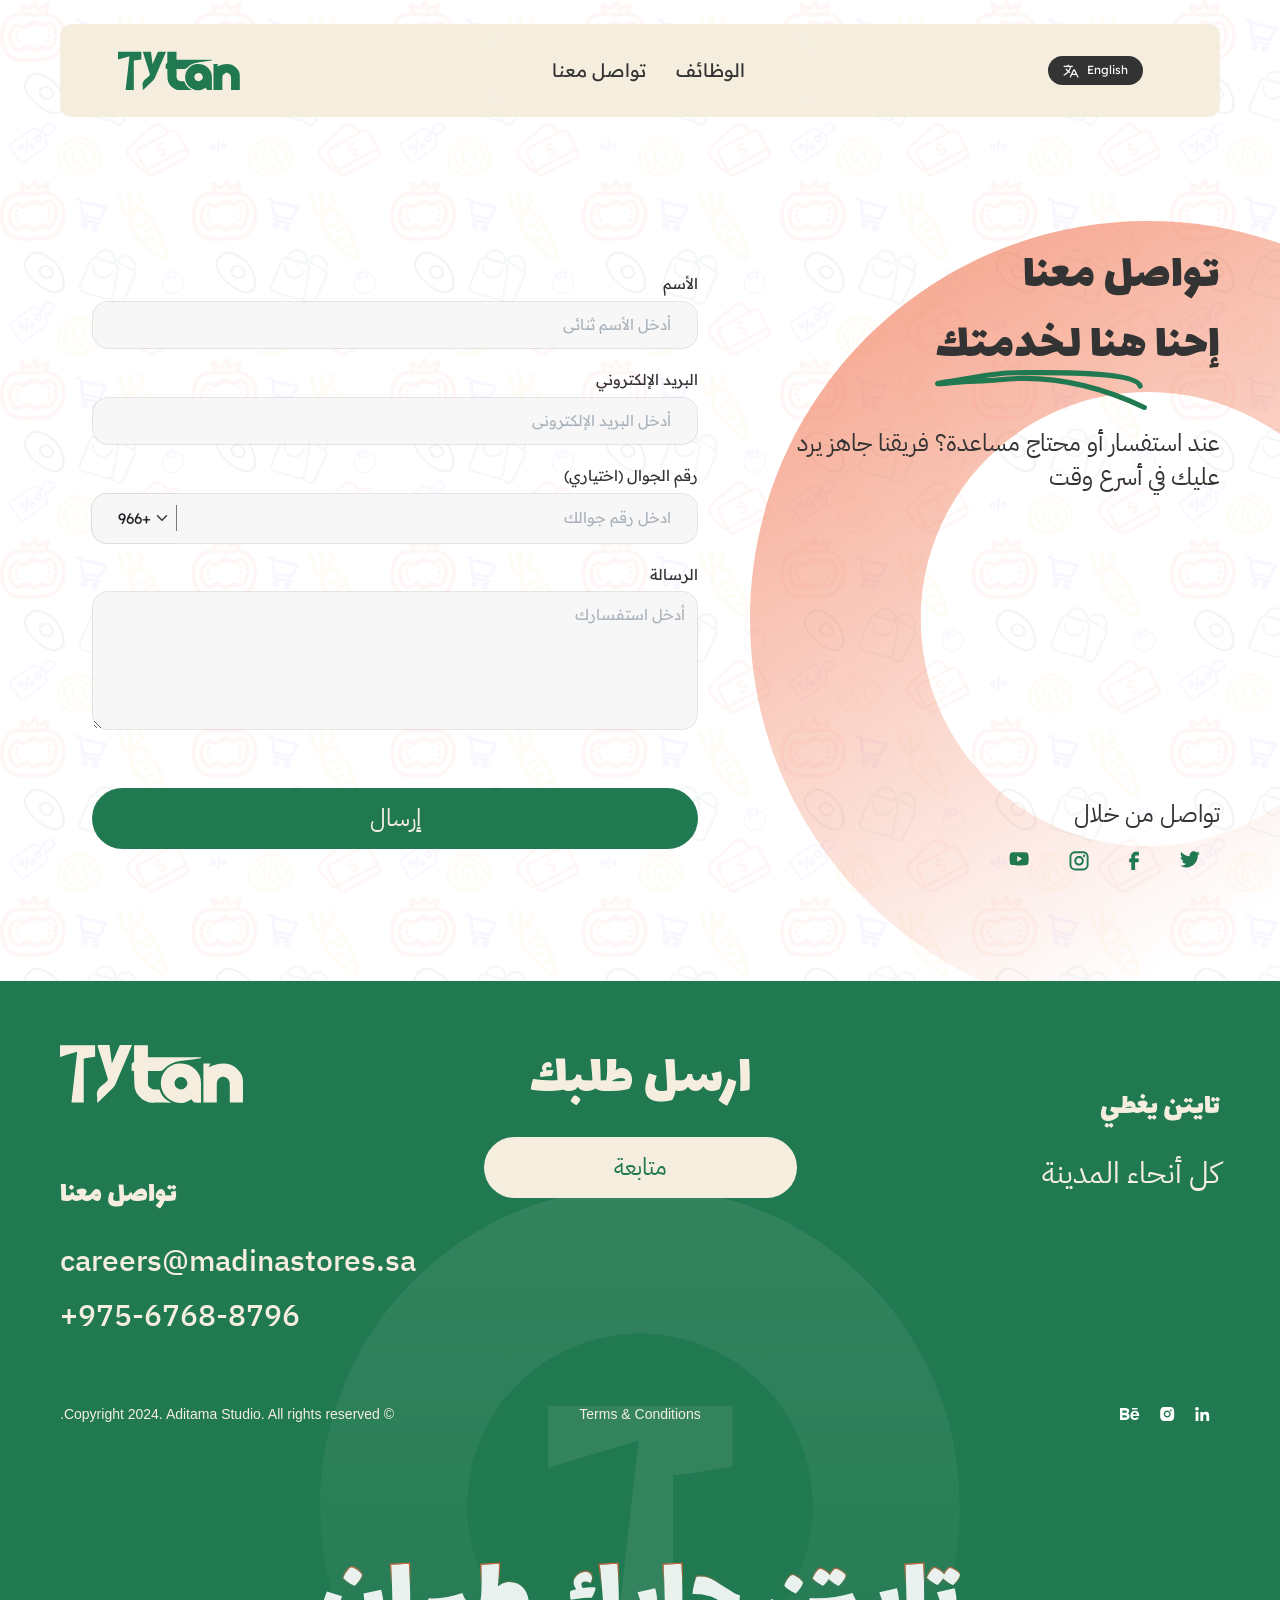
==== contact-us.html @ 077d91ab "added contact-us page + fixed bugs" ====
<!DOCTYPE html>
<html lang="en">
  <head>
    <meta charset="UTF-8" />
    <meta name="viewport" content="width=device-width, initial-scale=1.0" />

    <link rel="preconnect" href="https://fonts.googleapis.com">
    <link rel="preconnect" href="https://fonts.gstatic.com" crossorigin>
    <link href="https://fonts.googleapis.com/css2?family=IBM+Plex+Mono:ital,wght@0,100;0,200;0,300;0,400;0,500;0,600;0,700;1,100;1,200;1,300;1,400;1,500;1,600;1,700&family=IBM+Plex+Sans+Arabic:wght@100;200;300;400;500;600;700&family=Lalezar&family=Readex+Pro&display=swap" rel="stylesheet">
    <link
      href="https://cdn.jsdelivr.net/npm/bootstrap@5.2.3/dist/css/bootstrap.min.css"
      rel="stylesheet"
      integrity="sha384-rbsA2VBKQhggwzxH7pPCaAqO46MgnOM80zW1RWuH61DGLwZJEdK2Kadq2F9CUG65"
      crossorigin="anonymous"
    />

    <link rel="stylesheet" href="css/owl.carousel.min.css" />
    <link rel="stylesheet" href="css/owl.theme.default.min.css" />

    <link rel="stylesheet" href="css/style.css" />
    <link rel="stylesheet" href="css/rtl.css" />

    <link rel="shortcut icon" type="image/svg" href="" />

    <title id="title">Tytan</title>
  </head>

  <body>
    <header class="header">
      <div class="container">
        <nav class="navbar navbar-expand-lg navbar-light navbar-nav">
          <div class="container-fluid navbar-nav__wrap">


            <div class="header__cta header__cta--desktop">
              <li class="nav-item dropdown u-margin-right-small">
                <!-- <a
                  class="nav-link dropdown-toggle"
                  href="#"
                  id="navbarDropdownMenuLink"
                  role="button"
                  data-bs-toggle="dropdown"
                  aria-expanded="false"
                >
                  <img src="img/lang.svg" alt="" />
                </a> -->
                <ul
                  class="dropdown-menu"
                  aria-labelledby="navbarDropdownMenuLink"
                >
                  <li><a class="dropdown-item" href="#">AR</a></li>
                  <li><a class="dropdown-item" href="#">EN</a></li>
                </ul>
              </li>
              <a href="#" class="btn btn-lang"><img src="img/lang.svg" alt=""> English</a>
            </div>
            <div class="header__cta-wrap">
              <div class="header__cta header__cta--mobile">
                <li class="nav-item dropdown u-margin-right-small">
                  <a
                    class="nav-link dropdown-toggle"
                    href="#"
                    id="navbarDropdownMenuLink"
                    role="button"
                    data-bs-toggle="dropdown"
                    aria-expanded="false"
                  >
                  </a>
                  <ul
                    class="dropdown-menu"
                    aria-labelledby="navbarDropdownMenuLink"
                  >
                    <li><a class="dropdown-item" href="#">AR</a></li>
                    <li><a class="dropdown-item" href="#">EN</a></li>
                  </ul>
                </li>
              </div>
              <button
                class="navbar-toggler"
                type="button"
                data-bs-toggle="collapse"
                data-bs-target="#navbarNavAltMarkup"
                aria-controls="navbarNavAltMarkup"
                aria-expanded="false"
                aria-label="Toggle navigation"
              >
                <span class="navbar-toggler-icon"></span>
              </button>
            </div>

            <div class="collapse navbar-collapse" id="navbarNavAltMarkup">
              <div class="navbar-nav">

                <a class="nav-link" href="#who-are-we">الوظائف</a>

                <a class="nav-link" aria-current="page" href="#"
                  >تواصل معنا</a
                >
                <a href="#" class="btn btn-lang navbar-show-mobile"><img src="img/lang.svg" alt=""> English</a>

                <!-- <a class="nav-link" href="#app-features">ميزات التطبيق</a> -->

                <!-- <a class="nav-link" href="#partners">الشركاء</a> -->

                <!-- <a class="nav-link" href="#contact">تواصل معنا</a> -->
              </div>
            </div>

            <a class="navbar-brand" href="#">
              <div class="header__logo">
                <img src="img/logo.svg" alt="" /></div
            ></a>
          </div>
        </nav>
      </div>
    </header>
    <main>
        <section class="contact-us">
            <div class="container">
                <div class="row">
                    <div class="col-lg-5">
                        <div class="contact-us__title">
                            <div class="">
                                <h1 class="heading--primary ">
                                    تواصل معنا<br> إحنا
                                                                 <span class="heading--primary-underline">
                                      <span class="contact-us__heading-span">هنا لخدمتك</span>
                                      <img src="img/shape-underline.svg" alt="">   
                                    </span> 
        
                              
                                  </h1>
                                  <p class="paragraph">عند استفسار أو محتاج مساعدة؟ فريقنا جاهز يرد عليك في أسرع وقت</p>
                            </div>

                              <div class="contact-us__hide-mobile">
                                <div class="u-margin-bottom-medium">
                                    <p class="paragraph">تواصل من خلال</p>

                                </div>
                                <ul class="contact-us__social-links">
                                    <li><a href="#"><img src="img/twitter-green.svg" alt=""></a></li>
                                    <li><a href="#"><img src="img/faceboot-green.svg" alt=""></a></li>
                                    <li><a href="#"><img src="img/instagram-green.svg" alt=""></a></li>
                                    <li><a href="#"><img src="img/youtube-green.svg" alt=""></a></li>
                                  </ul>
                            </div>
                        </div>
                    </div>
                    <div class="col-lg-7">
                        <form class="form" action="#">
                            <div class="u-margin-bottom-medium form__group">
                                <label for="full-name" class="form-label form__label"
                                  >الأسم</label
                                >
                                <input
                                  type="text"
                                  class="form-control form__input"
                                  id="full-name"
                                  placeholder="أدخل الأسم ثنائي"
                                />
                              </div>
                              <div class="u-margin-bottom-medium form__group">
                                <label for="email" class="form-label form__label"
                                  >البريد الإلكتروني</label
                                >
                                <input
                                  type="email"
                                  class="form-control form__input"
                                  id="email"
                                  placeholder="أدخل البريد الإلكتروني"
                                />
                              </div>

                              <div>
                                <label for="number" class="form-label form__label"
                                >رقم الجوال  (اختياري)</label
                              >
                              <div class="input-group form-control u-margin-bottom-medium form__group-number">

                                <input type="number" class="form-control form__input form__input--number-group" id="number" placeholder="ادخل رقم جوالك">
                                <span class="input-group-text">
                                    <select class="form-select form__number-select-group">
                                        <option selected>+966</option>
                                        <option value="1">+966</option>
                                        <option value="2">+966</option>
                                        <option value="3">+966</option>
                                  </select>
                                </span>

                              </div>
                              </div>
                              <div class="form__group">
                                <label for="message" class="form-label form__label"
                                  >الرسالة</label
                                >
                                <textarea
                                  class="form-control form__text-area"
                                  name="message"
                                  id="message"
                                  rows="5"
                                  placeholder="أدخل استفسارك"
                                ></textarea>
                              </div>
                              <div class="u-margin-top-large">
                                <button class="btn btn-primary btn--w-full" href="#">إرسال</button>

                              </div>

                        </form>
                        <div class="contact-us__show-mobile">
                            <div class="u-margin-bottom-medium">
                                <p class="paragraph">تواصل من خلال</p>

                            </div>
                            <ul class="contact-us__social-links">
                                <li><a href="#"><img src="img/twitter-green.svg" alt=""></a></li>
                                <li><a href="#"><img src="img/faceboot-green.svg" alt=""></a></li>
                                <li><a href="#"><img src="img/instagram-green.svg" alt=""></a></li>
                                <li><a href="#"><img src="img/youtube-green.svg" alt=""></a></li>
                              </ul>
                        </div>
                    </div>
                </div>
            </div>
            
        </section>
    </main>
    <footer class="footer footer--no-margin">
      <div class="container">
        <div class="row">
          <div class="col-lg-4">
            <div class="u-center-text footer__show-mobile">
              <img class="footer__logo" src="img/logo-footer.svg" alt="">

              <h3 class="footer__heading">
                ارسل طلبك
              </h3>
              <a class="btn btn-secondary" href="#">متابعة</a>
            </div>
            <div class="footer__locations-box">
              <p class="footer__title">تايتن يغطي</p>
              <ul class="footer__locations">
                <li>كل أنحاء المدينة</li>
              </ul>
            </div>

          </div>
          <div class="col-lg-4">
            <div class="footer__send">
              <div class="u-center-text footer__hide-mobile">
                <h3 class="footer__heading">
                  ارسل طلبك
                </h3>
                <a class="btn btn-secondary" href="#">متابعة</a>
              </div>
            </div>

          </div>
          <div class="col-lg-4">
            <div class="footer__contact-box">
              <img class="footer__logo footer__hide-mobile" src="img/logo-footer.svg" alt="">
              <h3 class="footer__title">
                تواصل معنا
              </h3>
              <p class="footer__contact">careers@madinastores.sa</p>
              <p class="footer__contact">975-6768-8796+</p>
            </div>

          </div>

        </div>
        <div class="u-margin-top-large">
          <div class="row">
            <div class="col-lg-4">
              <ul class="footer__social-links">
                <li><a href="#"><img src="img/linkedin.svg" alt=""></a></li>
                <li><a href="#"><img src="img/instagram.svg" alt=""></a></li>
                <li><a href="#"><img src="img/behance.svg" alt=""></a></li>
  
              </ul>
            </div>
            <div class="col-lg-4"> 
              <div class="u-center-text">
              <p class="footer__terms-and-conditions">Terms & Conditions</p>
              </div>
            </div>
  
  
            <div class="col-lg-4">
              <div class="u-text-left">
                <p class="footer__copy-rights">© Copyright 2024. Aditama Studio. All rights reserved.</p>
  
              </div>
            </div>
          </div>
        </div>

        </div>
      </div>
    </footer>
  </body>
  <script
    src="https://cdn.jsdelivr.net/npm/bootstrap@5.2.3/dist/js/bootstrap.bundle.min.js"
    integrity="sha384-kenU1KFdBIe4zVF0s0G1M5b4hcpxyD9F7jL+jjXkk+Q2h455rYXK/7HAuoJl+0I4"
    crossorigin="anonymous"
  ></script>
  <script
    src="https://code.jquery.com/jquery-3.7.1.min.js"
    integrity="sha256-/JqT3SQfawRcv/BIHPThkBvs0OEvtFFmqPF/lYI/Cxo="
    crossorigin="anonymous"
  ></script>
</html>
---- css/style.css ----
@keyframes marquee {
  from {
    transform: translateX(calc(100vw + 64rem)); }
  to {
    transform: translateX(-100%); } }

@keyframes phone-left {
  0% {
    transform: translate(3rem, 3rem);
    opacity: 0; }
  100% {
    transform: translate(0, 0);
    opacity: 1; } }

@keyframes phone-middle {
  0% {
    transform: translate(-50%, 3rem);
    opacity: 0; }
  100% {
    transform: translate(-50%, 0);
    opacity: 1; } }

@keyframes phone-right {
  0% {
    transform: translate(-3rem, 3rem);
    opacity: 0; }
  100% {
    transform: translate(0, 0);
    opacity: 1; } }

*,
*::after,
*::before {
  margin: 0;
  padding: 0;
  box-sizing: inherit; }

html {
  font-size: 62.5%;
  scroll-behavior: smooth; }

body {
  box-sizing: border-box;
  background-image: url("../img/single-repeatable-block.svg");
  background-size: 39rem;
  background-blend-mode: multiply; }

::selection {
  background-color: #217951;
  color: #ffffff; }

.container {
  max-width: 155.8rem;
  padding: 0 6rem; }
  @media (max-width: 991px) {
    .container {
      padding: 0 2.5rem; } }

.heading {
  color: #F5EEDF; }
  @media (max-width: 991px) {
    .heading {
      text-align: center; } }
  .heading--primary {
    color: #333333;
    font-family: "Lalezar", serif;
    font-style: normal;
    font-weight: 400;
    font-size: 5rem;
    line-height: 7rem;
    text-rendering: optimizeLegibility;
    letter-spacing: 0;
    font-weight: normal; }
    @media (max-width: 991px) {
      .heading--primary {
        font-size: 5.2rem; } }
    @media (max-width: 768px) {
      .heading--primary {
        font-size: 4.2rem;
        line-height: 5rem;
        font-size: 3.2rem; } }
    @media (max-width: 576px) {
      .heading--primary {
        font-size: 3.4rem; } }
  .heading--primary-underline {
    position: relative; }
    .heading--primary-underline img {
      position: absolute;
      right: 0;
      bottom: -2.5rem;
      width: 100%; }
      @media (max-width: 991px) {
        .heading--primary-underline img {
          right: unset;
          right: 50%;
          transform: translateX(50%) translateY(5px); } }
      @media (max-width: 768px) {
        .heading--primary-underline img {
          width: 10rem; } }
    .heading--primary-underline span {
      margin-bottom: 4rem;
      display: inline-block; }
      @media (max-width: 768px) {
        .heading--primary-underline span {
          width: 10rem; } }
    .heading--primary-underline-2 {
      display: inline-block; }
    .heading--primary-underline-block {
      display: block; }
      .heading--primary-underline-block img {
        bottom: -0.5rem;
        width: 15rem; }
        @media (max-width: 768px) {
          .heading--primary-underline-block img {
            bottom: 1.5rem;
            width: 10rem; } }
    .heading--primary-underline-block-2 {
      display: block; }
      .heading--primary-underline-block-2 img {
        left: 0;
        right: unset;
        bottom: -5.5rem; }
        @media (max-width: 991px) {
          .heading--primary-underline-block-2 img {
            right: 50%;
            transform: translateX(50%);
            left: unset; } }
        @media (max-width: 768px) {
          .heading--primary-underline-block-2 img {
            bottom: -2.5rem; } }
  .heading--primary-green {
    color: #217951; }
  .heading--secondary {
    color: #000000;
    font-family: 'Lalezar', sans-serif;
    font-weight: 400;
    font-size: 3.3rem;
    line-height: 4.7rem;
    letter-spacing: 0; }
    @media (max-width: 768px) {
      .heading--secondary {
        font-size: 2.8rem; } }
    .heading--secondary span {
      color: #F5EEDF; }
  .heading--tertiary {
    font-weight: 500;
    font-size: 3.2rem; }
    .heading--tertiary--font-weight-700 {
      font-weight: 700; }
    @media (max-width: 768px) {
      .heading--tertiary {
        font-size: 2.2rem; } }
    .heading--tertiary span {
      color: #F5EEDF;
      font-weight: 600; }
  .heading--fourth {
    font-weight: 500;
    font-size: 2.4rem; }
    @media (max-width: 768px) {
      .heading--fourth {
        font-size: 2.2rem; } }
    .heading--fourth--back-green {
      background-color: #217951;
      color: #ffffff;
      padding: 2.3rem 4rem; }
    .heading--fourth small {
      font-size: 1.4rem; }
    .heading--fourth strong {
      margin-right: 2.5rem; }
  .heading--font-weight-500 {
    font-weight: 500; }
  .heading--font-weight-700 {
    font-weight: 700; }
  .heading--font-weight-600 {
    font-weight: 600; }

.paragraph {
  font-family: "IBM Plex Sans Arabic", serif;
  font-size: 2.4rem;
  line-height: 3.4rem;
  letter-spacing: 0;
  font-weight: 400;
  word-wrap: break-word;
  color: #333333; }
  @media (max-width: 991px) {
    .paragraph {
      text-align: center; } }
  @media (max-width: 576px) {
    .paragraph {
      font-size: 2rem; } }
  .paragraph--size-32 {
    font-size: 3.2rem; }
  .paragraph--color-white {
    color: #ffffff; }
  .paragraph--color-primary {
    color: #217951; }
  .paragraph--color-secondary {
    color: #F5EEDF; }
  .paragraph--font-weight-500 {
    font-weight: 500; }
  .paragraph--font-weight-700 {
    font-weight: 700; }
  .paragraph--font-weight-600 {
    font-weight: 600; }
  .paragraph--s {
    font-size: 1.4rem; }

.u-center-text {
  text-align: center; }

.u-text-left {
  text-align: left; }

.u-text-right {
  text-align: right; }

.u-margin-bottom-small {
  margin-bottom: 1.6rem; }

.u-margin-bottom-medium {
  margin-bottom: 2rem; }
  .u-margin-bottom-medium--3 {
    margin-bottom: 3rem; }

.u-margin-bottom-large {
  margin-bottom: 5.8rem; }
  @media (max-width: 768px) {
    .u-margin-bottom-large {
      margin-bottom: 3rem; } }

.u-margin-top-small {
  margin-top: 1.5rem; }

.u-margin-top-medium {
  margin-top: 3rem; }

.u-margin-top-large {
  margin-top: 5.8rem; }
  @media (max-width: 768px) {
    .u-margin-top-large {
      margin-top: 3rem; } }

.u-margin-right-small {
  margin-right: 2rem; }

.u-margin-right-medium {
  margin-right: 5rem; }

.u-margin-right-large {
  margin-right: 13.3rem; }

.u-margin-between-large {
  margin: 0 15rem; }

.u-postion-relative {
  position: relative; }

.u-padding-4 {
  padding: 4rem; }

.u-height-100 {
  height: 100%; }

.u-padding-5 {
  padding: 5rem; }

.u-width-70 {
  width: 70%; }
  @media (max-width: 991px) {
    .u-width-70 {
      width: 100%; } }

.u-width-100 {
  width: 100%; }
  @media (max-width: 991px) {
    .u-width-100 {
      width: 50%; } }

.u-margin-auto {
  margin: 0 auto; }

.u-line {
  display: block;
  width: 100%;
  height: 1px;
  background-color: #003a404d; }

.u-display-block {
  display: block !important; }

.u-color-white {
  color: #ffffff; }

.u-color-green {
  color: #217951; }

.u-color-orange {
  color: #EE5D33; }

.u-color-yellow {
  color: #F7AE30; }

.u-float-left {
  float: left; }

.u-float-right {
  float: right; }

.btn {
  display: inline-block;
  outline: none;
  border: none;
  border-radius: 8px;
  padding: 0.5rem 2.4rem;
  transform: translateY(0);
  transition: all 0.2s ease-in-out;
  font-family: 'IBM Plex Sans Arabic', sans-serif; }
  .btn-primary {
    font-weight: 400;
    font-size: 2.4rem;
    line-height: 3.12rem;
    letter-spacing: 0;
    color: #F5EEDF;
    background-color: #217951;
    padding: 1.5rem 13rem;
    border-radius: 50px; }
    @media (max-width: 576px) {
      .btn-primary {
        width: 100%;
        padding: 1.5rem 2rem; } }
    .btn-primary:hover {
      transform: translateY(-3px);
      color: #F5EEDF !important;
      background-color: #217951 !important; }
    .btn-primary:active {
      transform: translateY(2px);
      box-shadow: 0px 1px 1px 1px #32475c54;
      color: #F5EEDF !important;
      background-color: #217951 !important; }
  .btn-secondary {
    font-weight: 400;
    font-size: 2.4rem;
    line-height: 3.12rem;
    letter-spacing: 0;
    background-color: #F5EEDF;
    color: #217951;
    padding: 1.5rem 13rem;
    border-radius: 50px; }
    @media (max-width: 576px) {
      .btn-secondary {
        width: 100%;
        padding: 1.5rem 2rem; } }
    .btn-secondary:hover {
      transform: translateY(-3px);
      background-color: #F5EEDF !important;
      color: #217951 !important; }
    .btn-secondary:active {
      transform: translateY(2px);
      box-shadow: 0px 1px 1px 1px #32475c54;
      background-color: #F5EEDF !important;
      color: #217951 !important; }
  .btn--no-animate:hover {
    transform: translateX(0) !important; }
  .btn--no-animate:active {
    transform: translateX(0) !important; }
  .btn--w-full {
    width: 100%; }
  .btn-lang {
    direction: ltr;
    padding: 0.7rem 1.5rem;
    background-color: #333333 !important;
    color: #ffffff !important;
    font-family: Readex Pro;
    font-weight: 400;
    font-size: 1.177rem;
    line-height: 1.471rem;
    letter-spacing: 0;
    border-radius: 50px; }
    .btn-lang img {
      width: 1.54rem;
      height: 1.39rem;
      margin-right: 0.5rem; }

.btn-text {
  font-size: 1.5rem;
  font-weight: 600;
  color: #217951;
  text-decoration: none; }
  .btn-text img {
    transition: all 0.15s ease-in-out; }
  .btn-text:hover {
    color: #217951; }
  .btn-text:hover img {
    transform: translateX(0.5rem); }
  .btn-text--no-animate:hover img {
    transform: translateX(0rem); }

.testimonial {
  padding: 20px; }
  .testimonial__content {
    background-color: #217951;
    border-radius: 4px;
    padding: 1.6rem 1.9rem;
    position: relative;
    margin-bottom: 3.6rem; }
    .testimonial__content::after {
      content: '';
      position: absolute;
      bottom: -3.3rem;
      right: 0;
      width: 0;
      height: 0;
      border-left: 4.5rem solid transparent;
      border-right: 4.5rem solid transparent;
      border-top: 7rem solid #217951;
      z-index: -1; }
  .testimonial__quote {
    color: #F5EEDF;
    font-family: 'IBM Plex Sans Arabic', sans-serif;
    font-weight: 400;
    font-size: 2rem;
    line-height: 3rem;
    letter-spacing: 0;
    margin-bottom: 3.1rem; }
  .testimonial__rating {
    display: flex;
    gap: 4px; }
  .testimonial__star {
    color: #FFB800;
    font-size: 18px; }
  .testimonial__author {
    display: flex;
    align-items: center;
    padding-right: 20px; }
  .testimonial__avatar {
    border-radius: 50%;
    margin-left: 12px;
    object-fit: cover; }
  .testimonial__name {
    color: #000000;
    font-family: 'Readex Pro', sans-serif;
    font-weight: 400;
    font-size: 1.6rem;
    line-height: 2rem;
    letter-spacing: 0;
    margin-right: 1.4rem; }
  .testimonial__nav-arrows-group {
    display: flex;
    justify-content: end;
    margin-top: 3rem; }
    @media (max-width: 991px) {
      .testimonial__nav-arrows-group {
        justify-content: start; } }
  .testimonial__arrow {
    border-radius: 4px;
    background-color: #EE5D33;
    width: 4.6rem;
    height: 4.6rem;
    display: flex;
    justify-content: center;
    align-items: center;
    margin: 0 1.85rem;
    user-select: none;
    cursor: pointer;
    transition: all 100ms ease-in-out; }
    .testimonial__arrow:hover {
      transform: scale(1.1); }
    .testimonial__arrow:active {
      transform: scale(1.05); }
    .testimonial__arrow img {
      width: 1.3rem;
      height: auto; }
    .testimonial__arrow--next img {
      transform: rotate(180deg); }
  .testimonial__photo-box {
    width: 5.3rem;
    height: 5.3rem; }
  .testimonial__icon {
    width: 3.5rem !important; }

.feature {
  font-family: 'IBM Plex Sans Arabic', sans-serif;
  display: flex;
  flex-direction: column;
  justify-content: center;
  align-items: center;
  text-align: center; }
  @media (max-width: 991px) {
    .feature {
      margin: 2rem 0; } }
  .feature__title {
    font-family: inherit;
    font-weight: 600;
    font-size: 3.2rem;
    line-height: 4.8rem;
    letter-spacing: 0;
    color: #333333;
    margin-bottom: 1.9rem; }
  .feature__text {
    font-family: inherit;
    font-weight: 300;
    font-size: 2rem;
    line-height: 3.2rem;
    letter-spacing: 0;
    color: #00000080;
    text-align: center; }
  .feature__icon {
    height: 8.2rem;
    width: 8.2rem;
    margin-bottom: 3.3rem; }

.form {
  padding: 3.2rem; }
  .form__label {
    font-weight: 500;
    color: #000000;
    font-family: 'Readex Pro', sans-serif;
    font-weight: 400;
    font-size: 1.5rem;
    color: #333333; }
  .form__input {
    font-size: 1.5rem;
    padding: 1.2rem 2.6rem;
    background-color: #F7F7F7;
    border: 1px solid #0000001a;
    border-radius: 16px; }
    .form__input::placeholder {
      color: #32475c61;
      font-family: 'Readex Pro', sans-serif;
      font-weight: 400;
      font-size: 1.5rem; }
    .form__input--dark {
      background-color: #252525;
      border: 1px solid #323539;
      color: #ffffff; }
      .form__input--dark::placeholder {
        color: #979aa0; }
    .form__input--number-group {
      border-left: unset;
      border-top-left-radius: 0;
      border-bottom-left-radius: 0;
      border-top-right-radius: 16px !important;
      border-bottom-right-radius: 16px !important; }
    .form__input:focus {
      outline: 0;
      box-shadow: 0 0 0 0.25rem rgba(33, 121, 81, 0.25);
      border-color: rgba(33, 121, 81, 0.25); }
  .form__number-select-group {
    position: relative;
    height: 100%;
    background-color: #F7F7F7;
    border: 1px solid #0000001a;
    padding: 1.2rem 2.6rem;
    border-right: none;
    font-family: 'Readex Pro', sans-serif;
    font-weight: 400;
    font-size: 1.5rem;
    line-height: 2.5rem;
    border-top-left-radius: 16px;
    border-bottom-left-radius: 16px;
    border-top-right-radius: 0;
    border-bottom-right-radius: 0; }
    .form__number-select-group:focus {
      border-color: #0000001a !important;
      box-shadow: none !important;
      outline: none !important; }
    .form__number-select-group::placeholder {
      font-family: 'Readex Pro', sans-serif;
      font-weight: 400;
      font-size: 1.5rem; }
  .form__select {
    font-size: 1.5rem;
    padding: 1.2rem;
    background-color: #f8f9fb;
    border: 1px solid #0000001a;
    border-radius: 8px; }
    .form__select option[value=""][disabled] {
      display: none; }
    .form__select::placeholder {
      color: #32475c61; }
  .form__group-number {
    padding: 0;
    border: unset; }
    .form__group-number span {
      padding: 0;
      border-right: none;
      border: none;
      border-top-left-radius: 16px !important;
      border-bottom-left-radius: 16px !important;
      border-top-right-radius: 0;
      border-bottom-right-radius: 0; }
      .form__group-number span::after {
        position: absolute;
        content: "";
        display: block;
        width: 1px;
        height: 50%;
        background-color: #00000080; }
  .form__text-area {
    font-size: 1.5rem;
    padding: 1.2rem;
    background-color: #F7F7F7;
    border: 1px solid #0000001a;
    border-radius: 16px; }
    .form__text-area::placeholder {
      color: #32475c61;
      font-family: 'Readex Pro', sans-serif;
      font-weight: 400;
      font-size: 1.5rem; }
    .form__text-area:focus {
      outline: 0;
      box-shadow: 0 0 0 0.25rem rgba(33, 121, 81, 0.25);
      border-color: rgba(33, 121, 81, 0.25); }
  .form__check-input {
    border: 1px solid #0000001a;
    border-radius: 4px !important;
    width: 2rem;
    height: 2rem; }
    .form__check-input:checked {
      background-color: #217951; }
    .form__check-input:focus {
      border-color: #217951 !important;
      box-shadow: 0 0 0 0.25rem rgba(33, 121, 81, 0.25) !important; }
  .form__check-label {
    color: #F5EEDF;
    font-size: 1.6rem;
    font-weight: 500;
    padding-left: 1.5rem; }
    @media (max-width: 991px) {
      .form__check-label {
        font-size: 1.1rem; } }

.numbers {
  display: flex;
  flex-direction: column;
  align-items: center;
  justify-content: center; }
  @media (max-width: 768px) {
    .numbers {
      margin: 3rem 0; } }
  .numbers__container {
    display: flex;
    justify-content: space-between; }
    @media (max-width: 768px) {
      .numbers__container {
        flex-direction: column; } }
  .numbers__icon {
    width: 6rem;
    height: 6rem;
    margin-bottom: 3.7rem; }
  .numbers__digits {
    font-family: 'Lalezar', sans-serif;
    font-weight: 400;
    font-size: 6rem;
    line-height: 7.4rem;
    letter-spacing: 0;
    color: #ffffff;
    margin-bottom: 1rem; }
  .numbers__text {
    font-family: 'Readex Pro', sans-serif;
    font-weight: 300;
    font-size: 3rem;
    line-height: 3.2rem;
    letter-spacing: 0;
    color: #ffffff; }

.phone {
  position: relative;
  width: 38.5rem;
  height: 79rem;
  background: #000;
  border-radius: 50px;
  overflow: hidden;
  padding: 14px;
  box-shadow: 0 0 50px rgba(0, 0, 0, 0.2);
  z-index: 100; }
  @media (max-width: 1200px) {
    .phone {
      width: 30rem;
      height: 62rem; } }
  .phone__title {
    width: 38.5rem;
    text-align: center;
    margin-bottom: 2.9rem; }
    @media (max-width: 991px) {
      .phone__title {
        width: 100%; } }
  .phone__notch {
    position: absolute;
    top: 11px;
    left: 50%;
    transform: translateX(-50%);
    width: 20rem;
    height: 3rem;
    background: url("../img/phone-notch.png");
    border-bottom-left-radius: 20px;
    border-bottom-right-radius: 20px;
    z-index: 2; }
  .phone__screen {
    width: 100%;
    height: 100%;
    border-radius: 35px;
    overflow: hidden;
    position: relative;
    background: #fff; }
  .phone__video-container {
    width: 100%;
    height: 100%;
    display: flex;
    justify-content: center;
    align-items: center;
    background: #000; }
  .phone__video {
    width: 100%;
    height: 100%;
    object-fit: cover; }
    .phone__video--main {
      width: auto;
      height: 76.9rem;
      object-fit: contain;
      box-shadow: 0 0 30px rgba(0, 0, 0, 0.3); }
      @media (max-width: 991px) {
        .phone__video--main {
          height: 59.65rem; } }
    .phone__video--background {
      width: 100%;
      height: 100%;
      object-fit: cover; }
  .phone__wrap {
    position: relative; }
    @media (max-width: 991px) {
      .phone__wrap {
        display: flex;
        flex-direction: column;
        justify-content: center;
        align-items: center; } }
  .phone__shape {
    position: absolute; }
    .phone__shape--1 {
      left: 0;
      top: 9rem; }
    .phone__shape--2 {
      top: 40rem;
      left: 12%; }

.footer {
  position: relative;
  background-color: #217951;
  padding: 6.4rem 0 20rem 0;
  margin-top: -10rem;
  color: #F5EEDF; }
  @media (max-width: 991px) {
    .footer {
      padding: 6.4rem 0 12rem 0; } }
  .footer .container {
    z-index: 20;
    position: relative; }
  .footer::after {
    content: "";
    display: block;
    position: absolute;
    background-image: url(../img/footer-t.svg);
    background-repeat: no-repeat;
    background-position: bottom;
    background-size: 50%;
    width: 100%;
    height: 100%;
    right: 50%;
    transform: translateX(50%);
    bottom: 0;
    z-index: 10; }
    @media (max-width: 991px) {
      .footer::after {
        background-size: 100%; } }
  .footer::before {
    content: "";
    display: block;
    position: absolute;
    background-image: url(../img/footer-text.svg);
    background-repeat: no-repeat;
    background-position: bottom;
    background-size: 50%;
    width: 100%;
    height: 100%;
    right: 50%;
    transform: translateX(50%);
    bottom: 0;
    z-index: 10; }
    @media (max-width: 991px) {
      .footer::before {
        background-size: 90%; } }
  .footer__title {
    font-family: 'Lalezar', sans-serif;
    font-weight: 400;
    font-size: 3rem;
    line-height: 4.5rem;
    letter-spacing: 0;
    color: inherit;
    margin-bottom: 2rem; }
  .footer__locations-box {
    margin: 4rem 0; }
  .footer__locations {
    font-family: 'IBM Plex Sans Arabic', sans-serif;
    font-weight: 400;
    font-size: 3rem;
    line-height: 4.5rem;
    letter-spacing: 0;
    color: inherit;
    list-style: none; }
  .footer--no-margin {
    margin-top: 0; }
  .footer__heading {
    font-family: Lalezar;
    font-weight: 400;
    font-size: 5.736rem;
    line-height: 7.169rem;
    letter-spacing: 0;
    color: inherit;
    margin-bottom: 2rem; }
  .footer__contact-box {
    text-align: left; }
    @media (max-width: 991px) {
      .footer__contact-box {
        text-align: right; } }
  .footer__send {
    text-align: center; }
  .footer__contact {
    font-family: 'IBM Plex Sans Arabic', sans-serif;
    font-weight: 500;
    font-size: 3rem;
    line-height: 4.5rem;
    letter-spacing: 0;
    color: inherit;
    word-break: break-all; }
    @media (max-width: 576px) {
      .footer__contact {
        font-size: 2rem; } }
  .footer__logo {
    margin-bottom: 6.9rem; }
    @media (max-width: 991px) {
      .footer__logo {
        margin-bottom: 4.5rem; } }
  .footer__social-links {
    list-style: none;
    display: flex; }
    @media (max-width: 991px) {
      .footer__social-links {
        justify-content: center;
        margin-bottom: 2rem;
        padding-left: 0; } }
    .footer__social-links li {
      margin: 0 1rem; }
  .footer__terms-and-conditions {
    font-family: 'Arial', sans-serif;
    font-weight: 400;
    font-size: 1.4rem;
    line-height: 1.61rem;
    letter-spacing: 0; }
  .footer__copy-rights {
    font-family: 'Arial', sans-serif;
    font-weight: 400;
    font-size: 1.4rem;
    line-height: 1.61rem;
    letter-spacing: 0; }
    @media (max-width: 991px) {
      .footer__copy-rights {
        text-align: center; } }
  .footer__show-mobile {
    display: none; }
    @media (max-width: 991px) {
      .footer__show-mobile {
        display: block; } }
  .footer__hide-mobile {
    display: inline-block;
    text-align: center; }
    @media (max-width: 991px) {
      .footer__hide-mobile {
        display: none; } }

.header {
  display: flex;
  padding: 2.4rem 0; }
  @media (max-width: 991px) {
    .header__logo img {
      height: 2rem; } }
  .header__cta {
    display: flex; }
    .header__cta .dropdown-toggle::after {
      display: none; }
    .header__cta--mobile {
      display: none;
      margin-right: 1rem; }
    .header__cta--desktop {
      display: flex; }
      @media (max-width: 991px) {
        .header__cta--desktop {
          display: none; } }
  .header__cta-wrap {
    display: flex; }

.nav-link {
  color: #333333;
  margin: 0 1rem;
  font-family: Readex Pro;
  font-weight: 400;
  font-size: 1.854rem;
  line-height: 2.317rem;
  letter-spacing: 0%; }
  .nav-link img {
    margin-right: 5px; }

.navbar-nav .dropdown-menu {
  position: absolute; }

.navbar-nav {
  background-color: #F5EEDF;
  padding: 1.5rem 5rem;
  border-radius: 1.2rem; }
  @media (max-width: 991px) {
    .navbar-nav {
      justify-content: center;
      align-items: center; } }
  @media (max-width: 576px) {
    .navbar-nav {
      padding: 1.5rem 3rem; } }
  .navbar-nav .active {
    color: #217951 !important; }

.navbar-collapse {
  display: flex;
  justify-content: center; }

.navbar-show-mobile {
  display: none; }
  @media (max-width: 991px) {
    .navbar-show-mobile {
      display: block; } }

.contact-us {
  position: relative;
  padding: 10rem 0 10rem 0;
  background-image: url(../img/contact-us-shape.svg);
  background-repeat: no-repeat;
  background-position: right 8rem;
  background-size: 53rem; }
  .contact-us__title {
    display: flex;
    justify-content: space-between;
    height: 100%;
    flex-direction: column; }
    @media (max-width: 991px) {
      .contact-us__title {
        align-items: center;
        text-align: center; } }
  .contact-us__social-links {
    list-style: none;
    display: flex; }
    @media (max-width: 991px) {
      .contact-us__social-links {
        justify-content: center;
        margin-bottom: 2rem;
        padding-left: 0; } }
    .contact-us__social-links li {
      margin: 0 1rem; }
      .contact-us__social-links li a {
        padding: 1rem; }
  .contact-us__show-mobile {
    display: none; }
    @media (max-width: 991px) {
      .contact-us__show-mobile {
        display: block; } }
  .contact-us__hide-mobile {
    display: block; }
    @media (max-width: 991px) {
      .contact-us__hide-mobile {
        display: none; } }
  @media (max-width: 991px) {
    .contact-us__heading-span {
      width: auto !important; } }

.hero {
  padding: 10.1rem 0 5rem 0;
  background-blend-mode: multiply; }
  @media (max-width: 768px) {
    .hero {
      padding: 5rem 0 5rem 0; } }
  .hero__text-block {
    display: flex;
    justify-content: center;
    flex-direction: column;
    align-items: center;
    position: relative;
    z-index: 40; }
    @media (max-width: 991px) {
      .hero__text-block {
        text-align: center; } }
  .hero__primary {
    text-align: center;
    width: 60%;
    line-height: 5rem; }
    @media (max-width: 991px) {
      .hero__primary {
        width: 100%; } }
    @media (max-width: 768px) {
      .hero__primary {
        line-height: 3rem; } }
    @media (max-width: 768px) {
      .hero__primary img {
        width: 7rem;
        bottom: -.5rem; } }
  @media (max-width: 768px) {
    .hero .heading--primary-underline span {
      margin-bottom: 3rem; } }
  .hero__cta {
    display: flex;
    justify-content: center;
    align-items: baseline; }
    .hero__cta--apple {
      width: 17.2rem;
      margin: 0 1rem; }
      .hero__cta--apple img {
        width: 100%; }
      @media (max-width: 576px) {
        .hero__cta--apple {
          width: 50%; } }
    .hero__cta--google {
      width: 17.2rem;
      margin: 0 1rem; }
      .hero__cta--google img {
        width: 100%; }
      @media (max-width: 576px) {
        .hero__cta--google {
          width: 50%; } }
  .hero__text {
    width: 45%;
    text-align: center; }
    @media (max-width: 991px) {
      .hero__text {
        width: 100%; } }
  .hero__phones-container {
    position: relative;
    z-index: 500;
    height: 100%;
    max-width: 96rem;
    margin: 0 auto; }
    @media (max-width: 991px) {
      .hero__phones-container {
        max-width: 50rem; } }
    @media (max-width: 576px) {
      .hero__phones-container {
        width: 100%; } }
  .hero__phone {
    position: absolute; }
    @media (max-width: 991px) {
      .hero__phone {
        width: 40%; } }
    @media (max-width: 576px) {
      .hero__phone {
        width: 40%; } }
    .hero__phone--1 {
      left: 0;
      bottom: 0;
      z-index: 20;
      opacity: 0;
      animation: phone-left 1s ease-in-out 0.3s 1 normal forwards; }
    .hero__phone--2 {
      left: 50%;
      transform: translateX(-50%);
      bottom: 0;
      z-index: 30;
      opacity: 0;
      animation: phone-middle 1s ease-in-out 0.5s 1 normal forwards; }
    .hero__phone--3 {
      right: 0;
      bottom: 0;
      z-index: 10;
      opacity: 0;
      animation: phone-right 1s ease-in-out 0.7s 1 normal forwards; }
  .hero__shape-container {
    position: relative;
    height: 60rem;
    transform: translateY(1rem); }
    @media (max-width: 991px) {
      .hero__shape-container {
        height: 30rem; } }
  .hero__shape--1 {
    position: absolute;
    bottom: 0;
    left: 50%;
    transform: translateX(-50%);
    z-index: 20; }
  .hero__shape--2 {
    position: absolute;
    left: 50%;
    transform: translateX(-50%);
    z-index: 10;
    bottom: 0; }
    @media (max-width: 991px) {
      .hero__shape--2 {
        height: 30rem; } }
    @media (max-width: 576px) {
      .hero__shape--2 {
        height: auto;
        width: 100%; } }
  .hero__banner {
    position: absolute;
    background-color: #217951;
    padding: 8rem 0;
    width: 100%;
    left: 0;
    transform: translateY(-9.3rem);
    z-index: 40;
    overflow: hidden;
    clip-path: polygon(0 54%, 100% 0, 100% 46%, 0% 100%); }
    @media (max-width: 1400px) {
      .hero__banner {
        font-size: 2rem;
        transform: translateY(-9rem); } }
    @media (max-width: 1200px) {
      .hero__banner {
        clip-path: unset;
        padding: 2rem 0;
        transform: translateY(0); } }
    @media (max-width: 768px) {
      .hero__banner {
        padding: 2rem 0; } }
  .hero__banner-container {
    display: flex;
    justify-content: space-between;
    align-items: center;
    max-width: 155rem;
    margin: 0 auto;
    padding: 0 20px;
    transform: rotate(-3.38deg); }
    @media (max-width: 1400px) {
      .hero__banner-container {
        transform: rotate(-5.3deg); } }
    @media (max-width: 1200px) {
      .hero__banner-container {
        transform: rotate(0); } }
    @media (max-width: 768px) {
      .hero__banner-container {
        animation: marquee 10s linear infinite;
        flex-shrink: 0; } }
  .hero__banner-item {
    color: #F5EEDF;
    display: flex;
    justify-content: center;
    align-items: center;
    text-align: center;
    position: relative;
    font-family: 'Lalezar', sans-serif;
    font-weight: 400;
    font-size: 3.192rem;
    line-height: 5.32rem;
    letter-spacing: 0; }
    .hero__banner-item:not(:last-child)::after {
      content: '';
      display: inline-block;
      width: 30px;
      height: 30px;
      background-image: url("../img/shape-letter-t.svg");
      background-repeat: no-repeat;
      background-position: center;
      background-size: contain;
      margin-right: 2.2rem; }
      @media (max-width: 1400px) {
        .hero__banner-item:not(:last-child)::after {
          width: 20px;
          height: 20px;
          margin-right: 2rem; } }
    @media (max-width: 1400px) {
      .hero__banner-item {
        font-size: 2rem; } }
    @media (max-width: 991px) {
      .hero__banner-item {
        font-size: 1.2rem; } }
    @media (max-width: 768px) {
      .hero__banner-item {
        display: flex;
        justify-content: center;
        align-items: center;
        font-size: 1.5rem;
        flex-shrink: 0;
        margin: 0 2rem; } }

.features {
  padding-bottom: 20rem; }
  @media (max-width: 991px) {
    .features__column-reverse {
      flex-direction: column-reverse; } }
  @media (max-width: 991px) {
    .features {
      direction: rtl; } }
  .features__text {
    padding: 0 7rem 0 17rem;
    margin-top: 2rem; }
    @media (max-width: 1400px) {
      .features__text {
        padding: 0 7rem 0 7rem; } }
    @media (max-width: 991px) {
      .features__text {
        padding: 1rem 0;
        text-align: center; } }

.section-app {
  position: relative;
  padding: 8rem 0; }
  .section-app::after {
    content: '';
    position: absolute;
    width: 100%;
    height: 100%;
    top: 0;
    background-color: rgba(245, 238, 223, 0.5);
    transform: skewY(356.6deg);
    z-index: -1; }
  .section-app__image-container {
    height: 22.5rem;
    overflow: hidden;
    position: relative; }
    .section-app__image-container::after {
      content: "";
      display: block;
      position: absolute;
      top: 0;
      width: 100%;
      height: 100%;
      background: linear-gradient(94.42deg, rgba(0, 198, 125, 0) 14.78%, rgba(0, 198, 125, 0.3) 97.26%), linear-gradient(0deg, rgba(0, 0, 0, 0.2), rgba(0, 0, 0, 0.2)); }
    .section-app__image-container--radius-1 {
      border-radius: 3.1rem; }
    .section-app__image-container--radius-2 {
      border-radius: 2000px; }
  .section-app__image {
    width: 100%;
    position: absolute; }
    .section-app__image--1 {
      top: -6rem;
      transform: scaleX(-1); }
      @media (max-width: 991px) {
        .section-app__image--1 {
          right: 0; } }
      @media (max-width: 576px) {
        .section-app__image--1 {
          right: 0;
          bottom: 0;
          top: unset;
          margin-top: 0 !important;
          width: 150%; } }
    .section-app__image--2 {
      top: -23rem;
      transform: scaleX(-1); }
      @media (max-width: 991px) {
        .section-app__image--2 {
          right: 0; } }
      @media (max-width: 576px) {
        .section-app__image--2 {
          right: 0;
          top: -4rem;
          margin-top: 0;
          bottom: 0;
          top: unset; } }
    .section-app__image--3 {
      top: -19rem; }
      @media (max-width: 1400px) {
        .section-app__image--3 {
          top: -12rem; } }
      @media (max-width: 991px) {
        .section-app__image--3 {
          right: 0;
          top: -2rem;
          margin-top: 0 !important; } }
      @media (max-width: 576px) {
        .section-app__image--3 {
          bottom: 0;
          top: unset;
          margin-top: 0 !important;
          width: 150%; } }
  .section-app__shape {
    position: absolute;
    z-index: -1; }
    .section-app__shape--1 {
      top: -1rem;
      left: 9rem; }
      @media (max-width: 991px) {
        .section-app__shape--1 {
          width: 20%;
          top: unset;
          bottom: -5rem;
          right: 1rem; } }
    .section-app__shape--2 {
      top: 1rem;
      left: 1%; }
      @media (max-width: 991px) {
        .section-app__shape--2 {
          width: 20%; } }
    .section-app__shape--3 {
      left: 0;
      top: 8rem; }
      @media (max-width: 991px) {
        .section-app__shape--3 {
          width: 20%; } }
  .section-app__photo-box {
    display: flex;
    justify-content: center;
    flex-direction: column;
    height: 100%;
    margin-top: 3rem;
    position: relative; }
    @media (max-width: 991px) {
      .section-app__photo-box {
        text-align: center;
        height: unset; } }
  @media (max-width: 991px) {
    .section-app img {
      margin-top: 5rem; } }
  .section-app__text-box {
    display: flex;
    justify-content: center;
    flex-direction: column;
    height: 100%; }
    .section-app__text-box--margin {
      margin-top: 7rem;
      padding: 0 7rem; }
      @media (max-width: 991px) {
        .section-app__text-box--margin {
          margin-top: 1rem; } }
    .section-app__text-box--margin-2 {
      margin-top: 5rem;
      padding: 0 7rem 0 19rem; }
      @media (max-width: 1400px) {
        .section-app__text-box--margin-2 {
          padding: 0 7rem 0 7rem; } }
      @media (max-width: 991px) {
        .section-app__text-box--margin-2 {
          margin-top: 1rem; } }
    .section-app__text-box--padding {
      padding-left: 7rem; }
    .section-app__text-box--desktop {
      display: flex; }
      @media (max-width: 991px) {
        .section-app__text-box--desktop {
          display: none; } }
    .section-app__text-box--mobile {
      display: none; }
      @media (max-width: 991px) {
        .section-app__text-box--mobile {
          display: block;
          height: auto; } }
    @media (max-width: 991px) {
      .section-app__text-box {
        text-align: center;
        padding: 2rem 0; } }

.section-about-us {
  position: relative;
  padding: 40rem 0 30rem 0;
  background-image: url(../img/shape-letter-O.svg);
  background-repeat: no-repeat;
  background-position: right 8rem;
  background-size: 70rem; }
  @media (max-width: 991px) {
    .section-about-us {
      background-size: 30rem;
      padding: 17rem 0 12rem 0; } }
  .section-about-us::after {
    content: '';
    position: absolute;
    width: 100%;
    height: 100%;
    top: 0;
    background-color: rgba(245, 238, 223, 0.5);
    transform: skewY(356.6deg);
    z-index: -1; }
  .section-about-us__title {
    height: 100%;
    display: flex;
    align-items: center;
    padding: 2rem; }

.download {
  position: relative;
  background-color: #217951;
  margin-top: -3.5%;
  overflow: hidden; }
  .download::before {
    content: '';
    position: absolute;
    left: 0;
    bottom: 0;
    width: 47rem;
    height: 46.5rem;
    background: url("../img/shape-letter-O-gray.svg") center/contain no-repeat;
    z-index: 10; }
  .download__container {
    max-width: 155.8rem;
    margin: 0 auto;
    padding: 0 6rem;
    display: flex;
    align-items: center;
    justify-content: space-between;
    z-index: 20;
    position: relative; }
    @media (max-width: 991px) {
      .download__container {
        flex-direction: column;
        text-align: center;
        padding: 5rem 1rem; } }
  .download__phones {
    flex: 0 0 60%;
    position: relative; }
    @media (max-width: 991px) {
      .download__phones {
        margin-bottom: 2rem;
        display: none; } }
  .download__content {
    flex: 0 0 40%;
    text-align: right;
    color: #ffffff; }
    @media (max-width: 991px) {
      .download__content {
        text-align: center; } }
  .download__title {
    font-family: 'Readex Pro', sans-serif;
    font-weight: 500;
    font-size: 3.6rem;
    line-height: 5.2rem;
    letter-spacing: 0;
    margin-bottom: 7.6rem; }
    @media (max-width: 991px) {
      .download__title {
        font-size: 2rem; } }
  .download__stores {
    display: flex;
    gap: 1rem; }
    @media (max-width: 991px) {
      .download__stores {
        justify-content: center; } }
  .download__store-link {
    display: inline-block;
    transition: transform 0.3s ease; }
    .download__store-link:hover {
      transform: translateY(-5px); }
  .download__store-image {
    height: 50px;
    width: auto; }
    @media (max-width: 576px) {
      .download__store-image {
        width: 100%;
        height: auto; } }

.section-partners {
  padding: 16.5rem 0; }
  @media (max-width: 991px) {
    .section-partners {
      padding: 10.5rem 0; } }
  .section-partners__photo-box {
    position: relative; }
    @media (max-width: 991px) {
      .section-partners__photo-box {
        margin: 1rem 0; } }
    .section-partners__photo-box img {
      width: 100%; }
  .section-partners__photo-window {
    position: absolute;
    top: 0;
    left: 0; }

.section-numbers {
  position: relative;
  padding: 11.1rem 0;
  background-image: linear-gradient(rgba(33, 121, 81, 0.83), rgba(33, 121, 81, 0.83)), url(../img/photo-1.webp);
  clip-path: polygon(0 0, 100% 10%, 100% 100%, 0 88%);
  background-position-y: 39%;
  background-size: cover; }
  @media (max-width: 991px) {
    .section-numbers {
      clip-path: unset; } }
  .section-numbers::before {
    content: '';
    position: absolute;
    left: 0;
    bottom: 0;
    width: 47rem;
    height: 46.5rem;
    background: url("../img/shape-letter-t-circle.svg") center/contain no-repeat;
    z-index: -1; }
    @media (max-width: 1400px) {
      .section-numbers::before {
        opacity: 0.3; } }
    @media (max-width: 768px) {
      .section-numbers::before {
        display: none; } }
  @media (max-width: 768px) {
    .section-numbers {
      clip-path: unset; } }

.section-phones {
  position: relative;
  padding: 12.3rem 0; }
  @media (max-width: 768px) {
    .section-phones {
      padding: 8.3rem 0; } }
  .section-phones::after {
    content: '';
    position: absolute;
    width: 100%;
    height: 100%;
    top: -5%;
    background-color: rgba(245, 238, 223, 0.5);
    transform: skewY(361.6deg);
    z-index: -1; }
    @media (max-width: 991px) {
      .section-phones::after {
        transform: unset;
        top: 0; } }
  .section-phones__text {
    display: flex;
    justify-content: center;
    align-items: center;
    flex-direction: column;
    height: 100%;
    text-align: center; }
    @media (max-width: 991px) {
      .section-phones__text {
        margin: 2rem 0; } }
    @media (max-width: 1200px) {
      .section-phones__text h1 {
        font-size: 3rem; } }
    .section-phones__text p {
      font-family: 'IBM Plex Sans Arabic', sans-serif;
      font-weight: 500;
      font-size: 3.2rem;
      line-height: 4.7rem;
      letter-spacing: 0;
      padding: 0 4rem; }
      @media (max-width: 1200px) {
        .section-phones__text p {
          font-size: 2rem; } }

.section-testimonials {
  position: relative;
  padding: 12rem 0 22rem 0; }
  @media (max-width: 1200px) {
    .section-testimonials {
      padding: 5rem 0 20rem 0; } }
  .section-testimonials::after {
    content: '';
    position: absolute;
    width: 100%;
    height: 100%;
    top: -5.7rem;
    background-color: rgba(245, 238, 223, 0.5);
    transform: skewY(-358.4deg);
    z-index: -1; }
    @media (max-width: 1200px) {
      .section-testimonials::after {
        top: -4.8rem; } }
    @media (max-width: 991px) {
      .section-testimonials::after {
        transform: unset;
        top: 0; } }
    @media (max-width: 768px) {
      .section-testimonials::after {
        transform: unset;
        top: 0; } }
  .section-testimonials::before {
    content: "";
    position: absolute;
    display: block;
    top: 1rem;
    left: 0;
    width: 30rem;
    height: 34rem;
    background-repeat: no-repeat;
    background-image: url(../img/shape-5.svg);
    z-index: -1; }
  .section-testimonials__text {
    max-width: 79rem; }
    .section-testimonials__text p {
      font-family: 'IBM Plex Sans Arabic', sans-serif;
      font-weight: 400;
      font-size: 3rem;
      line-height: 4.5rem;
      letter-spacing: 0; }
---- css/rtl.css ----
html {
  direction: rtl;
}

/* .section-app__shape--1 {
  left: 9rem;
  right: unset;
} */
/* body {
  font-family: "Cairo", sans-serif;
}

.form-select {
  background-position: left 0.75rem center;
}

.btn-text img {
}

.rtl-arrow {
  transform: rotate(180deg);
}

.input-group
  > :not(:first-child):not(.dropdown-menu):not(.valid-tooltip):not(
    .valid-feedback
  ):not(.invalid-tooltip):not(.invalid-feedback) {
  margin-right: -1px;
  border-top-right-radius: 0;
  border-bottom-right-radius: 0;

  margin-left: -1px;
  border-top-left-radius: 8px;
  border-bottom-left-radius: 8px;
}

.input-group:not(.has-validation) > .dropdown-toggle:nth-last-child(n + 3),
.input-group:not(.has-validation)
  > .form-floating:not(:last-child)
  > .form-control,
.input-group:not(.has-validation)
  > .form-floating:not(:last-child)
  > .form-select,
.input-group:not(.has-validation)
  > :not(:last-child):not(.dropdown-toggle):not(.dropdown-menu):not(
    .form-floating
  ) {
  border-top-left-radius: 0;
  border-bottom-left-radius: 0;
  border-top-right-radius: 8px;
  border-bottom-right-radius: 8px;
} */
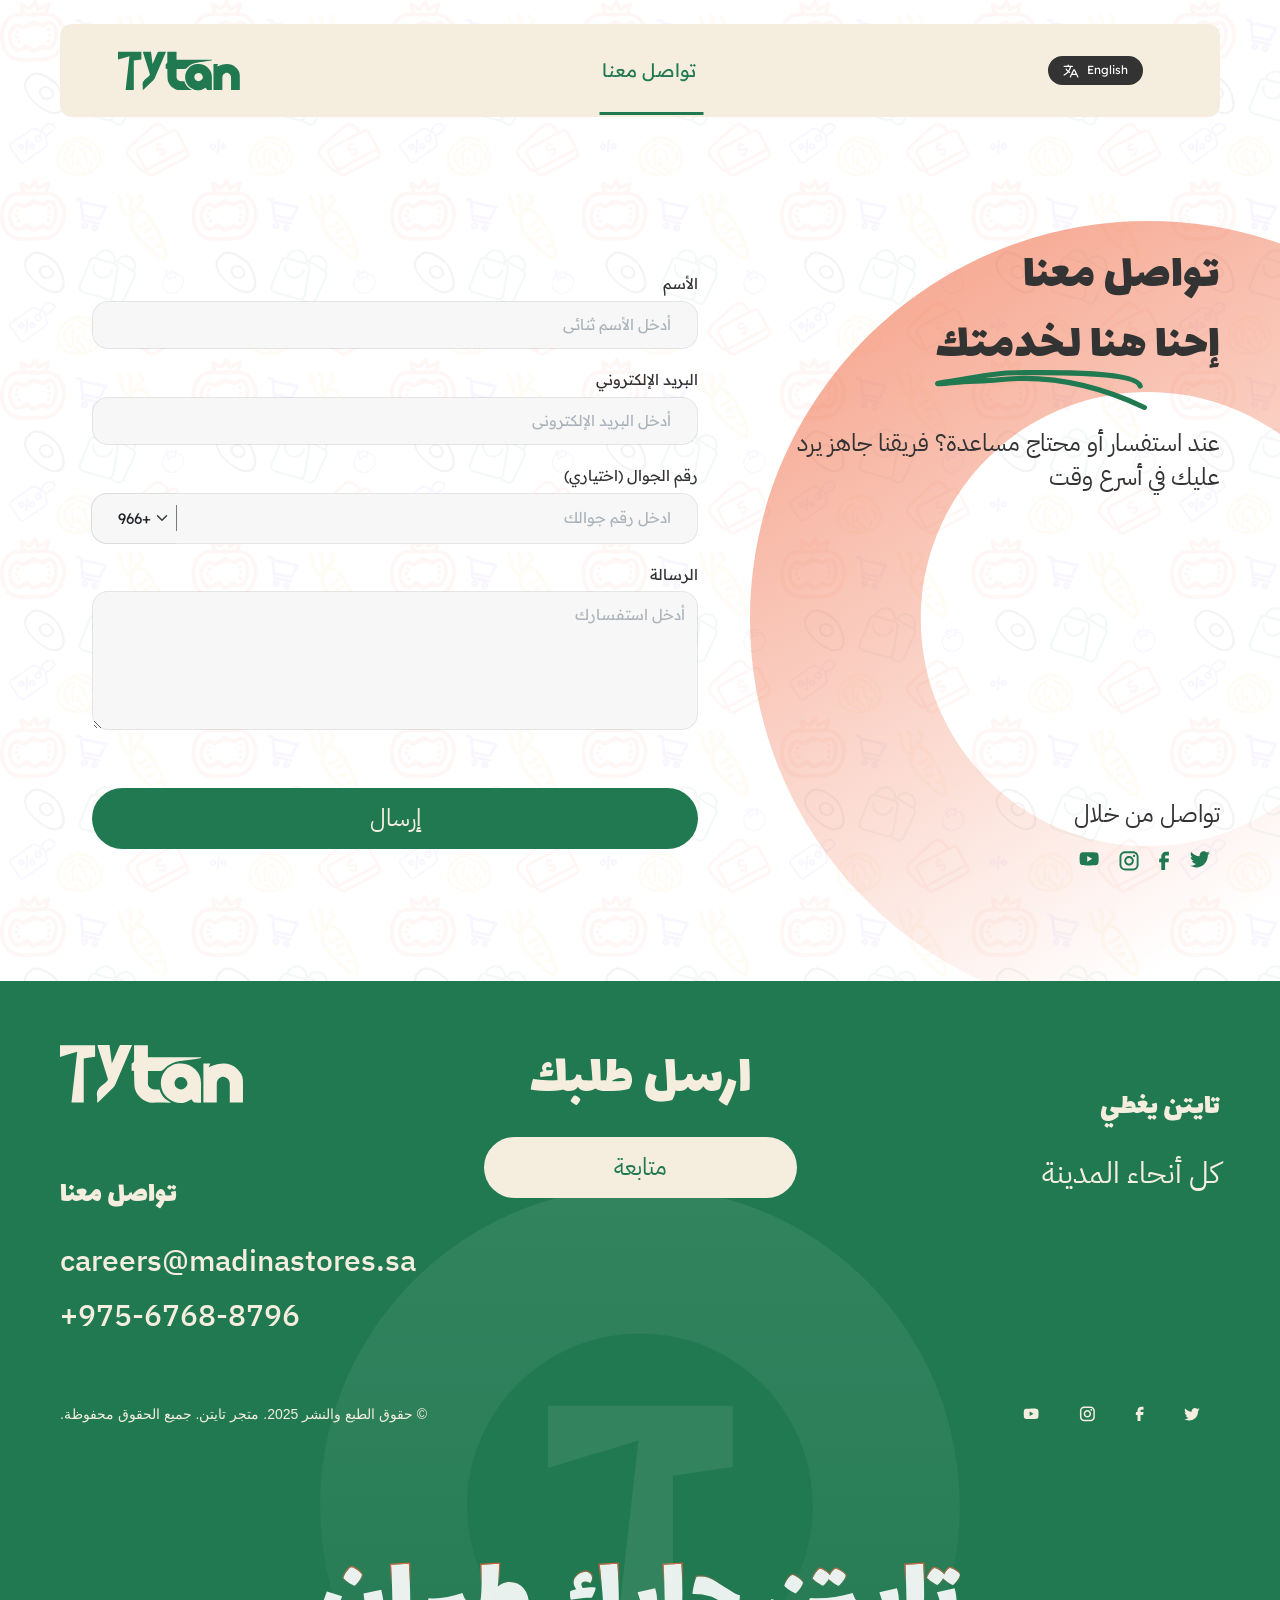
==== commit d431b348: "fixed style issues" ====
--- a/contact-us.html
+++ b/contact-us.html
@@ -91,9 +91,9 @@
             <div class="collapse navbar-collapse" id="navbarNavAltMarkup">
               <div class="navbar-nav">
 
-                <a class="nav-link" href="#who-are-we">الوظائف</a>
-
-                <a class="nav-link" aria-current="page" href="#"
+                <!-- <a class="nav-link" href="#who-are-we">الوظائف</a> -->
+
+                <a class="nav-link nav-link--active" aria-current="page" href="#"
                   >تواصل معنا</a
                 >
                 <a href="#" class="btn btn-lang navbar-show-mobile"><img src="img/lang.svg" alt=""> English</a>
@@ -214,8 +214,8 @@
 
                             </div>
                             <ul class="contact-us__social-links">
-                                <li><a href="#"><img src="img/twitter-green.svg" alt=""></a></li>
-                                <li><a href="#"><img src="img/faceboot-green.svg" alt=""></a></li>
+                                <li><a href="#"><img src="img/facebook.svg" alt=""></a></li>
+                                <li><a href="#"><img src="img/facebook-green.svg" alt=""></a></li>
                                 <li><a href="#"><img src="img/instagram-green.svg" alt=""></a></li>
                                 <li><a href="#"><img src="img/youtube-green.svg" alt=""></a></li>
                               </ul>
@@ -227,78 +227,79 @@
         </section>
     </main>
     <footer class="footer footer--no-margin">
-      <div class="container">
-        <div class="row">
-          <div class="col-lg-4">
-            <div class="u-center-text footer__show-mobile">
-              <img class="footer__logo" src="img/logo-footer.svg" alt="">
-
-              <h3 class="footer__heading">
-                ارسل طلبك
-              </h3>
-              <a class="btn btn-secondary" href="#">متابعة</a>
-            </div>
-            <div class="footer__locations-box">
-              <p class="footer__title">تايتن يغطي</p>
-              <ul class="footer__locations">
-                <li>كل أنحاء المدينة</li>
-              </ul>
-            </div>
-
-          </div>
-          <div class="col-lg-4">
-            <div class="footer__send">
-              <div class="u-center-text footer__hide-mobile">
-                <h3 class="footer__heading">
-                  ارسل طلبك
-                </h3>
-                <a class="btn btn-secondary" href="#">متابعة</a>
-              </div>
-            </div>
-
-          </div>
-          <div class="col-lg-4">
-            <div class="footer__contact-box">
-              <img class="footer__logo footer__hide-mobile" src="img/logo-footer.svg" alt="">
-              <h3 class="footer__title">
-                تواصل معنا
-              </h3>
-              <p class="footer__contact">careers@madinastores.sa</p>
-              <p class="footer__contact">975-6768-8796+</p>
-            </div>
-
-          </div>
-
+        <div class="container">
+            <div class="row">
+              <div class="col-lg-4">
+                <div class="u-center-text footer__show-mobile">
+                  <img class="footer__logo" src="img/logo-footer.svg" alt="">
+    
+                  <h3 class="footer__heading">
+                    ارسل طلبك
+                  </h3>
+                  <a class="btn btn-secondary" href="#">متابعة</a>
+                </div>
+                <div class="footer__locations-box">
+                  <p class="footer__title">تايتن يغطي</p>
+                  <ul class="footer__locations">
+                    <li>كل أنحاء المدينة</li>
+                  </ul>
+                </div>
+    
+              </div>
+              <div class="col-lg-4">
+                <div class="footer__send">
+                  <div class="u-center-text footer__hide-mobile">
+                    <h3 class="footer__heading">
+                      ارسل طلبك
+                    </h3>
+                    <a class="btn btn-secondary" href="#">متابعة</a>
+                  </div>
+                </div>
+    
+              </div>
+              <div class="col-lg-4">
+                <div class="footer__contact-box">
+                  <img class="footer__logo footer__hide-mobile" src="img/logo-footer.svg" alt="">
+                  <h3 class="footer__title">
+                    تواصل معنا
+                  </h3>
+                  <p class="footer__contact">careers@madinastores.sa</p>
+                  <p class="footer__contact">975-6768-8796+</p>
+                </div>
+    
+              </div>
+    
+            </div>
+            <div class="u-margin-top-large">
+              <div class="row">
+                <div class="col-lg-4">
+                  <ul class="footer__social-links">
+                    <li><a href="#"><img src="img/twitter.svg" alt=""></a></li>
+                    <li><a href="#"><img src="img/facebook.svg" alt=""></a></li>
+                    <li><a href="#"><img src="img/instagram.svg" alt=""></a></li>
+                    <li><a href="#"><img src="img/youtube.svg" alt=""></a></li>
+      
+                  </ul>
+                </div>
+                <div class="col-lg-4"> 
+                  <div class="u-center-text">
+                  <p class="footer__terms-and-conditions">&nbsp;	</p>
+                  </div>
+                </div>
+      
+      
+                <div class="col-lg-4">
+                  <div class="u-text-left">
+                    <p class="footer__copy-rights">© حقوق الطبع والنشر 2025. متجر تايتن. جميع الحقوق محفوظة.</p>
+      
+                  </div>
+                </div>
+              </div>
+            </div>
+    
+            </div>
         </div>
-        <div class="u-margin-top-large">
-          <div class="row">
-            <div class="col-lg-4">
-              <ul class="footer__social-links">
-                <li><a href="#"><img src="img/linkedin.svg" alt=""></a></li>
-                <li><a href="#"><img src="img/instagram.svg" alt=""></a></li>
-                <li><a href="#"><img src="img/behance.svg" alt=""></a></li>
-  
-              </ul>
-            </div>
-            <div class="col-lg-4"> 
-              <div class="u-center-text">
-              <p class="footer__terms-and-conditions">Terms & Conditions</p>
-              </div>
-            </div>
-  
-  
-            <div class="col-lg-4">
-              <div class="u-text-left">
-                <p class="footer__copy-rights">© Copyright 2024. Aditama Studio. All rights reserved.</p>
-  
-              </div>
-            </div>
-          </div>
-        </div>
-
-        </div>
-      </div>
-    </footer>
+      </footer>
   </body>
   <script
     src="https://cdn.jsdelivr.net/npm/bootstrap@5.2.3/dist/js/bootstrap.bundle.min.js"
--- a/css/style.css
+++ b/css/style.css
@@ -850,6 +850,8 @@
         padding-left: 0; } }
     .footer__social-links li {
       margin: 0 1rem; }
+      .footer__social-links li a {
+        padding: 1rem; }
   .footer__terms-and-conditions {
     font-family: 'Arial', sans-serif;
     font-weight: 400;
@@ -908,6 +910,17 @@
   letter-spacing: 0%; }
   .nav-link img {
     margin-right: 5px; }
+  .nav-link--active {
+    position: relative;
+    color: #217951; }
+    .nav-link--active::after {
+      content: "";
+      position: absolute;
+      display: block;
+      width: 100%;
+      height: 3px;
+      background-color: #217951;
+      transform: translate(0.75rem, 3rem); }
 
 .navbar-nav .dropdown-menu {
   position: absolute; }
@@ -961,9 +974,9 @@
         margin-bottom: 2rem;
         padding-left: 0; } }
     .contact-us__social-links li {
-      margin: 0 1rem; }
+      margin: 0 0.5rem; }
       .contact-us__social-links li a {
-        padding: 1rem; }
+        padding: 0.5rem; }
   .contact-us__show-mobile {
     display: none; }
     @media (max-width: 991px) {
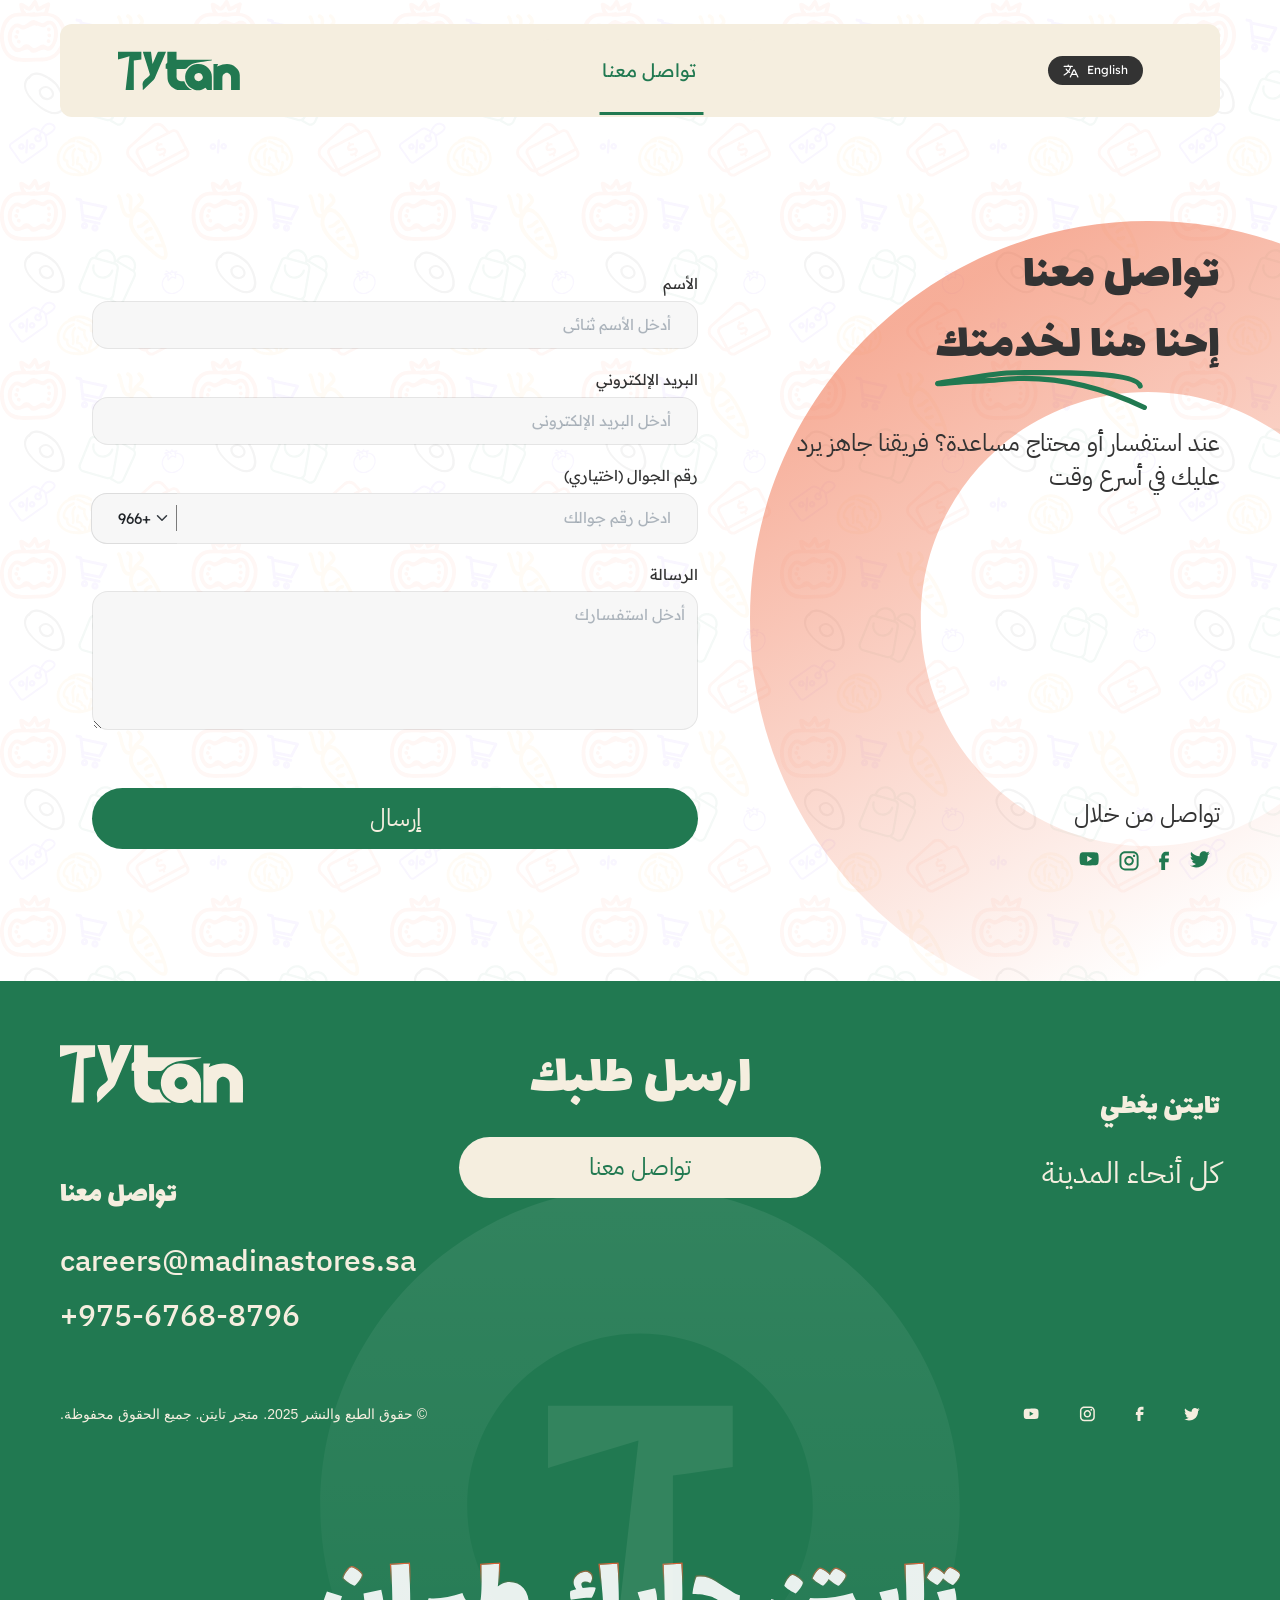
==== commit 5dd0cf37: "fix text" ====
--- a/contact-us.html
+++ b/contact-us.html
@@ -236,7 +236,7 @@
                   <h3 class="footer__heading">
                     ارسل طلبك
                   </h3>
-                  <a class="btn btn-secondary" href="#">متابعة</a>
+                  <a class="btn btn-secondary" href="#">تواصل معنا</a>
                 </div>
                 <div class="footer__locations-box">
                   <p class="footer__title">تايتن يغطي</p>
@@ -252,7 +252,7 @@
                     <h3 class="footer__heading">
                       ارسل طلبك
                     </h3>
-                    <a class="btn btn-secondary" href="#">متابعة</a>
+                    <a class="btn btn-secondary" href="#">تواصل معنا</a>
                   </div>
                 </div>
     
